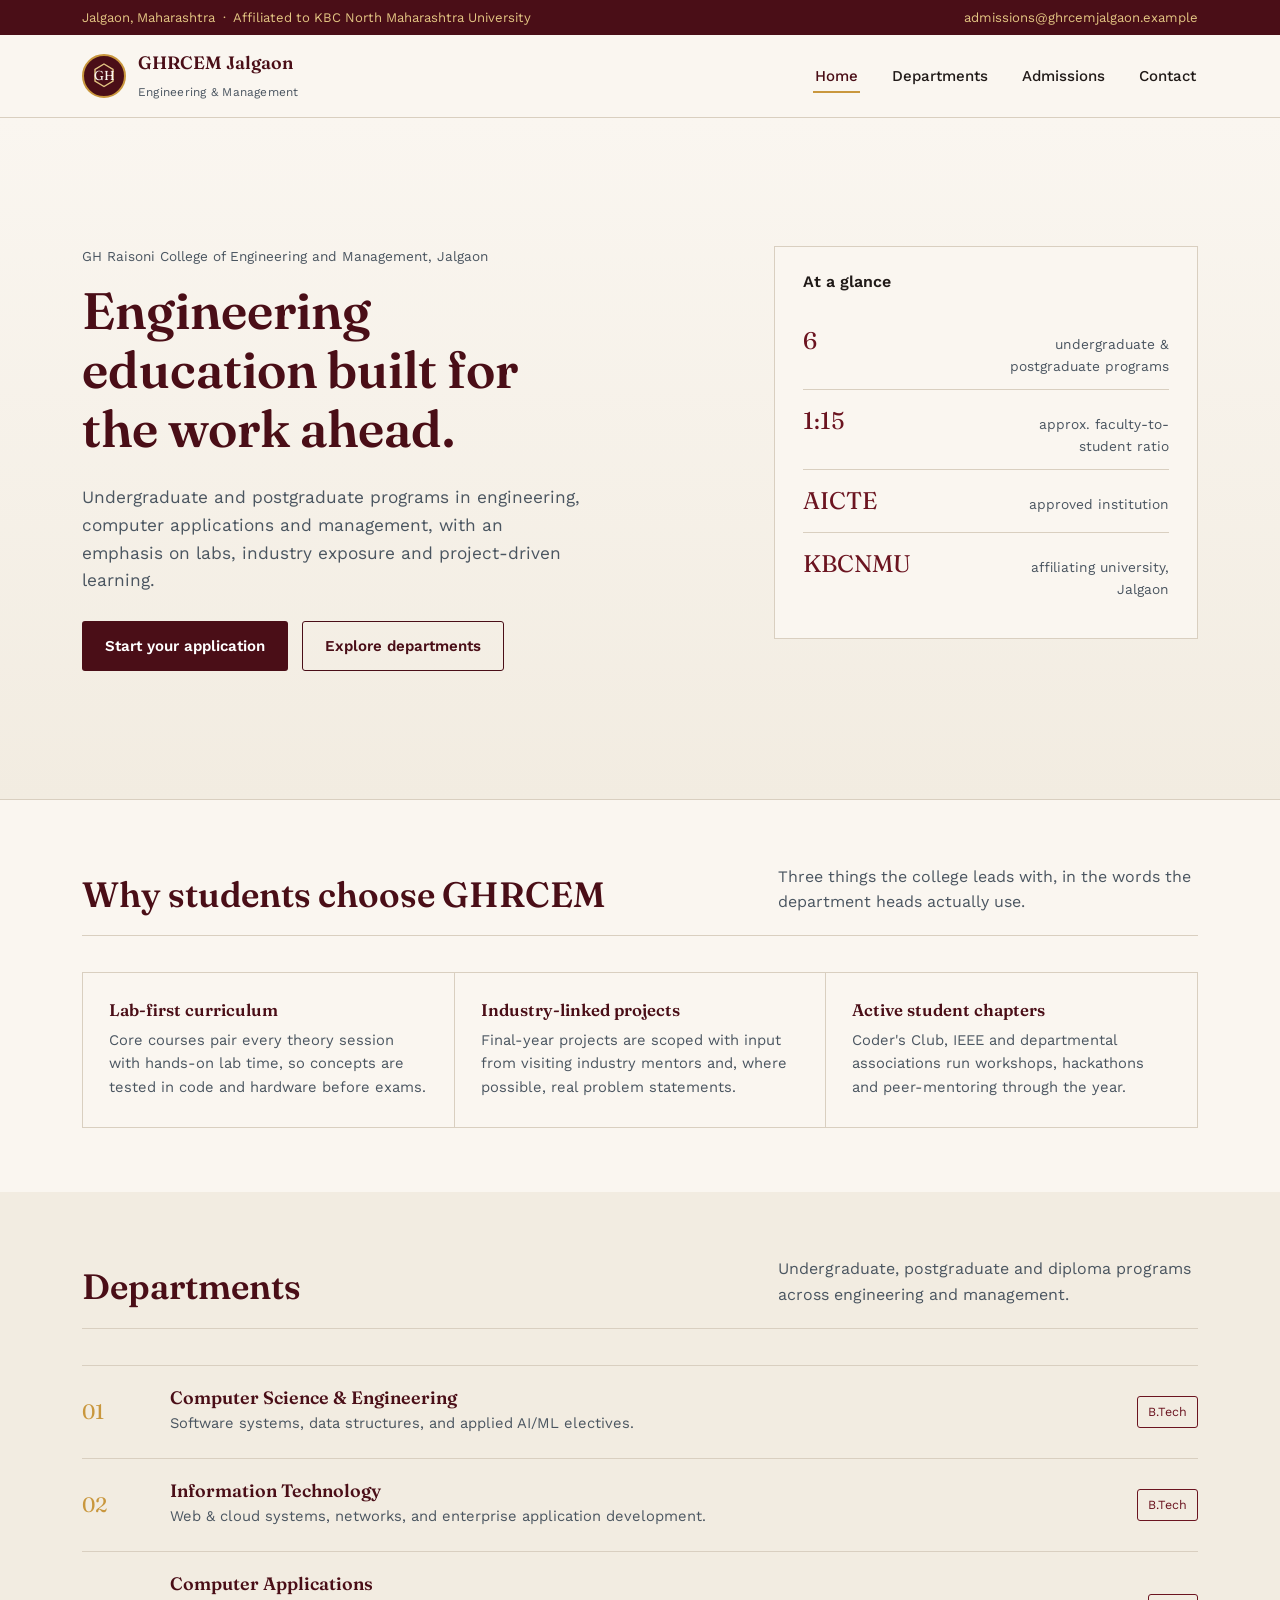
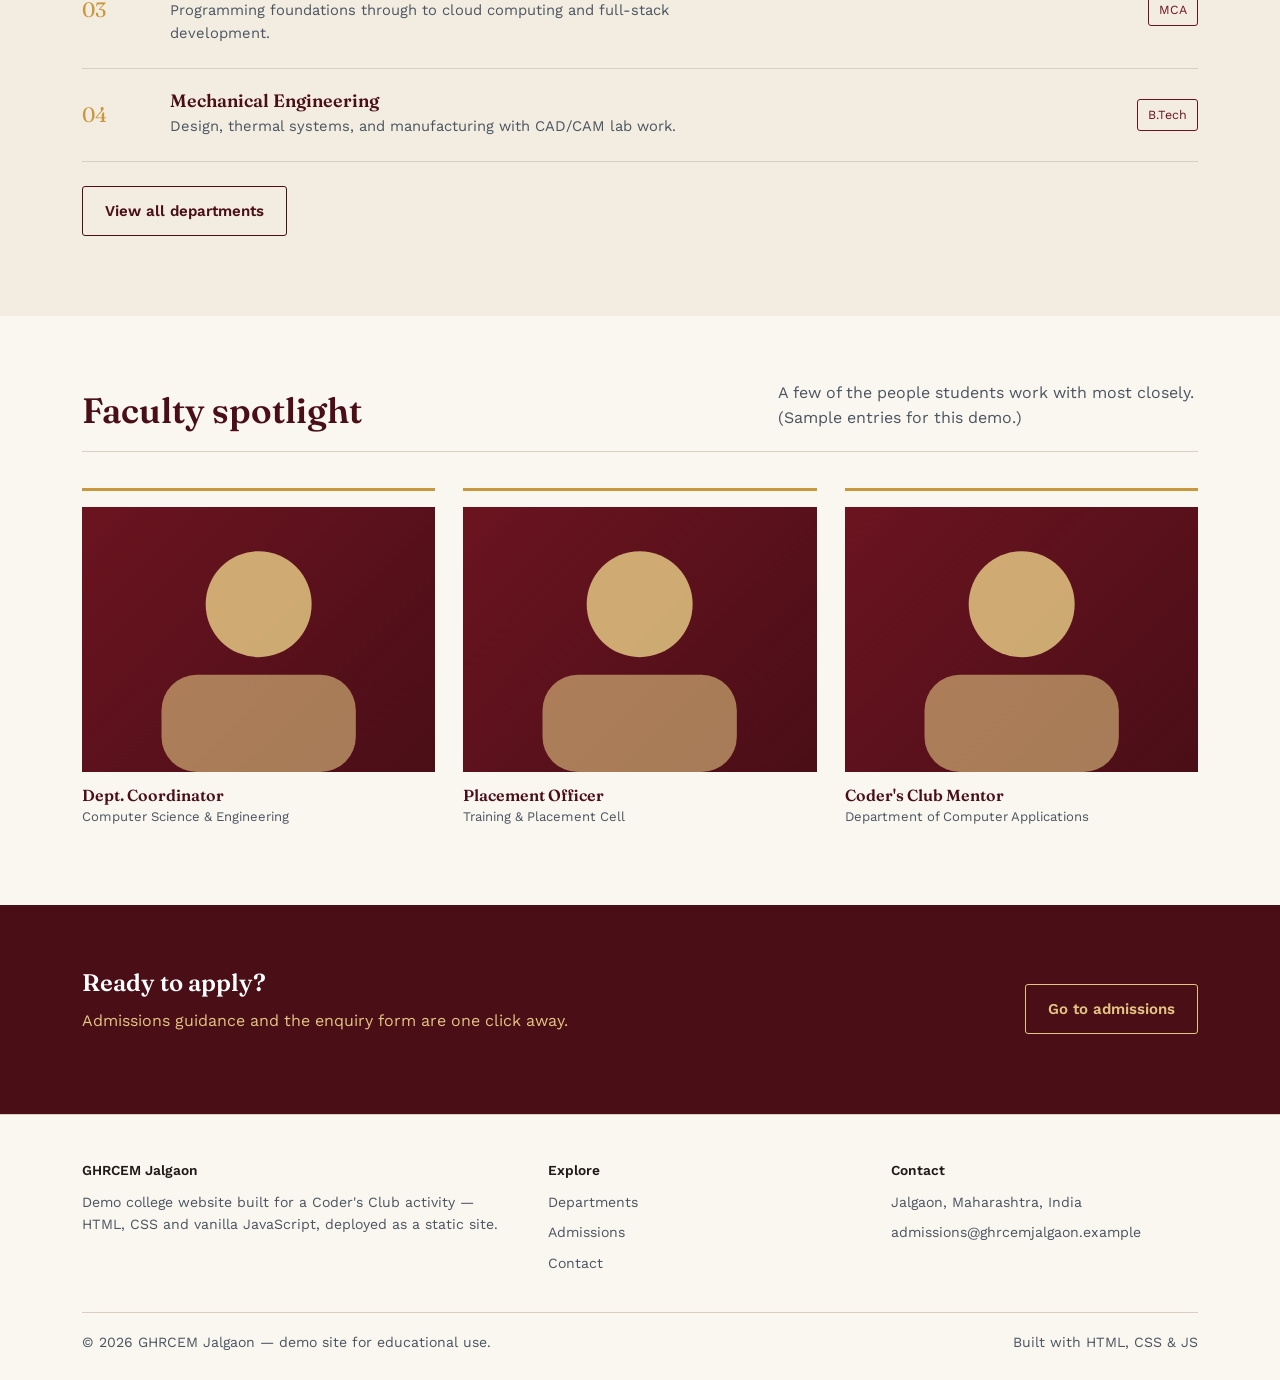
==== ghrcem-jalgaon-website/index.html @ 7f7eeb51 "my-first-commit" ====
<!DOCTYPE html>
<html lang="en">
<head>
<meta charset="UTF-8" />
<meta name="viewport" content="width=device-width, initial-scale=1.0" />
<title>GH Raisoni College of Engineering &amp; Management, Jalgaon</title>
<meta name="description" content="GH Raisoni College of Engineering and Management, Jalgaon — engineering, management and MCA programs, admissions and campus information." />
<link rel="preconnect" href="https://fonts.googleapis.com" />
<link rel="preconnect" href="https://fonts.gstatic.com" crossorigin />
<link href="https://fonts.googleapis.com/css2?family=Fraunces:wght@500;600&family=Work+Sans:wght@400;500;600&display=swap" rel="stylesheet" />
<link rel="stylesheet" href="css/style.css" />
</head>
<body>

<!--
  DEMO CONTENT NOTICE (for Coder's Club facilitators)
  -----------------------------------------------------
  Quick facts, staff names, phone/email and timeline items on this site
  are PLACEHOLDER data built for a web-dev/Git/deploy teaching exercise.
  Before using this template for anything public, swap them for the
  college's verified, official details.
-->

<a class="skip-link" href="#main">Skip to main content</a>

<div class="topbar">
  <div class="wrap">
    <span>Jalgaon, Maharashtra &nbsp;·&nbsp; Affiliated to KBC North Maharashtra University</span>
    <span><a href="contact.html">admissions@ghrcemjalgaon.example</a></span>
  </div>
</div>

<header class="site-header">
  <div class="wrap">
    <a class="brand" href="index.html">
      <svg class="brand-mark" viewBox="0 0 44 44" xmlns="http://www.w3.org/2000/svg" role="img" aria-label="GHRCEM Jalgaon emblem">
        <circle cx="22" cy="22" r="21" fill="#4a0e17" stroke="#c9973d" stroke-width="2"/>
        <path d="M22 10 L31 15.5 V27 L22 32.5 L13 27 V15.5 Z" fill="none" stroke="#e3c583" stroke-width="1.4"/>
        <text x="22" y="26" text-anchor="middle" font-family="Fraunces, serif" font-size="13" fill="#faf6f0">GH</text>
      </svg>
      <span class="brand-text">
        <span class="name">GHRCEM Jalgaon</span>
        <span class="sub">Engineering &amp; Management</span>
      </span>
    </a>

    <button class="nav-toggle" aria-label="Toggle navigation menu" aria-expanded="false">
      <span></span>
    </button>

    <nav class="main-nav" aria-label="Primary">
      <ul>
        <li><a href="index.html" aria-current="page">Home</a></li>
        <li><a href="departments.html">Departments</a></li>
        <li><a href="admissions.html">Admissions</a></li>
        <li><a href="contact.html">Contact</a></li>
      </ul>
    </nav>
  </div>
</header>

<main id="main">

  <section class="hero">
    <div class="wrap">
      <div>
        <p class="hero-eyebrow">GH Raisoni College of Engineering and Management, Jalgaon</p>
        <h1>Engineering education built for the work ahead.</h1>
        <p class="lede">
          Undergraduate and postgraduate programs in engineering, computer
          applications and management, with an emphasis on labs, industry
          exposure and project-driven learning.
        </p>
        <div class="hero-actions">
          <a class="btn btn-primary" href="admissions.html">Start your application</a>
          <a class="btn btn-outline" href="departments.html">Explore departments</a>
        </div>
      </div>

      <div class="fact-panel" aria-label="Quick facts">
        <h2>At a glance</h2>
        <div class="fact-row">
          <span class="num">6</span>
          <span class="label">undergraduate &amp; postgraduate programs</span>
        </div>
        <div class="fact-row">
          <span class="num">1:15</span>
          <span class="label">approx. faculty-to-student ratio</span>
        </div>
        <div class="fact-row">
          <span class="num">AICTE</span>
          <span class="label">approved institution</span>
        </div>
        <div class="fact-row">
          <span class="num">KBCNMU</span>
          <span class="label">affiliating university, Jalgaon</span>
        </div>
      </div>
    </div>
  </section>

  <section>
    <div class="wrap">
      <div class="section-head">
        <h2>Why students choose GHRCEM</h2>
        <p class="note">Three things the college leads with, in the words the department heads actually use.</p>
      </div>
      <div class="value-grid">
        <div>
          <h3>Lab-first curriculum</h3>
          <p>Core courses pair every theory session with hands-on lab time, so concepts are tested in code and hardware before exams.</p>
        </div>
        <div>
          <h3>Industry-linked projects</h3>
          <p>Final-year projects are scoped with input from visiting industry mentors and, where possible, real problem statements.</p>
        </div>
        <div>
          <h3>Active student chapters</h3>
          <p>Coder's Club, IEEE and departmental associations run workshops, hackathons and peer-mentoring through the year.</p>
        </div>
      </div>
    </div>
  </section>

  <section class="alt">
    <div class="wrap">
      <div class="section-head">
        <h2>Departments</h2>
        <p class="note">Undergraduate, postgraduate and diploma programs across engineering and management.</p>
      </div>
      <ul class="dept-list">
        <li>
          <span class="idx">01</span>
          <div>
            <h3>Computer Science &amp; Engineering</h3>
            <p>Software systems, data structures, and applied AI/ML electives.</p>
          </div>
          <span class="tag">B.Tech</span>
        </li>
        <li>
          <span class="idx">02</span>
          <div>
            <h3>Information Technology</h3>
            <p>Web &amp; cloud systems, networks, and enterprise application development.</p>
          </div>
          <span class="tag">B.Tech</span>
        </li>
        <li>
          <span class="idx">03</span>
          <div>
            <h3>Computer Applications</h3>
            <p>Programming foundations through to cloud computing and full-stack development.</p>
          </div>
          <span class="tag">MCA</span>
        </li>
        <li>
          <span class="idx">04</span>
          <div>
            <h3>Mechanical Engineering</h3>
            <p>Design, thermal systems, and manufacturing with CAD/CAM lab work.</p>
          </div>
          <span class="tag">B.Tech</span>
        </li>
      </ul>
      <p style="margin-top: 24px;"><a class="btn btn-outline" href="departments.html">View all departments</a></p>
    </div>
  </section>

  <section>
    <div class="wrap">
      <div class="section-head">
        <h2>Faculty spotlight</h2>
        <p class="note">A few of the people students work with most closely. (Sample entries for this demo.)</p>
      </div>
      <div class="people-grid">
        <div class="person">
          <div class="avatar">
            <svg viewBox="0 0 200 150" xmlns="http://www.w3.org/2000/svg" aria-hidden="true">
              <circle cx="100" cy="55" r="30" fill="#e3c583" opacity="0.85"/>
              <rect x="45" y="95" width="110" height="55" rx="20" fill="#e3c583" opacity="0.6"/>
            </svg>
          </div>
          <h3>Dept. Coordinator</h3>
          <p class="role">Computer Science &amp; Engineering</p>
        </div>
        <div class="person">
          <div class="avatar">
            <svg viewBox="0 0 200 150" xmlns="http://www.w3.org/2000/svg" aria-hidden="true">
              <circle cx="100" cy="55" r="30" fill="#e3c583" opacity="0.85"/>
              <rect x="45" y="95" width="110" height="55" rx="20" fill="#e3c583" opacity="0.6"/>
            </svg>
          </div>
          <h3>Placement Officer</h3>
          <p class="role">Training &amp; Placement Cell</p>
        </div>
        <div class="person">
          <div class="avatar">
            <svg viewBox="0 0 200 150" xmlns="http://www.w3.org/2000/svg" aria-hidden="true">
              <circle cx="100" cy="55" r="30" fill="#e3c583" opacity="0.85"/>
              <rect x="45" y="95" width="110" height="55" rx="20" fill="#e3c583" opacity="0.6"/>
            </svg>
          </div>
          <h3>Coder's Club Mentor</h3>
          <p class="role">Department of Computer Applications</p>
        </div>
      </div>
    </div>
  </section>

  <section class="cta-band">
    <div class="wrap">
      <div>
        <h2>Ready to apply?</h2>
        <p>Admissions guidance and the enquiry form are one click away.</p>
      </div>
      <a class="btn btn-outline" href="admissions.html">Go to admissions</a>
    </div>
  </section>

</main>

<footer class="site-footer">
  <div class="wrap">
    <div class="footer-grid">
      <div>
        <h4>GHRCEM Jalgaon</h4>
        <p>Demo college website built for a Coder's Club activity — HTML, CSS and vanilla JavaScript, deployed as a static site.</p>
      </div>
      <div>
        <h4>Explore</h4>
        <ul>
          <li><a href="departments.html">Departments</a></li>
          <li><a href="admissions.html">Admissions</a></li>
          <li><a href="contact.html">Contact</a></li>
        </ul>
      </div>
      <div>
        <h4>Contact</h4>
        <ul>
          <li>Jalgaon, Maharashtra, India</li>
          <li><a href="mailto:admissions@ghrcemjalgaon.example">admissions@ghrcemjalgaon.example</a></li>
        </ul>
      </div>
    </div>
    <div class="footer-bottom">
      <span>&copy; <span data-year></span> GHRCEM Jalgaon — demo site for educational use.</span>
      <span>Built with HTML, CSS &amp; JS</span>
    </div>
  </div>
</footer>

<script src="js/script.js"></script>
</body>
</html>
---- ghrcem-jalgaon-website/css/style.css ----
/* ==========================================================================
   GHRCEM Jalgaon — Shared Stylesheet
   Design tokens: maroon + gold academic palette, Fraunces + Work Sans type
   ========================================================================== */

:root {
  /* Color tokens */
  --maroon-900: #4a0e17;
  --maroon-700: #6b1420;
  --maroon-500: #8a1d2c;
  --gold-500: #c9973d;
  --gold-300: #e3c583;
  --cream-100: #faf6f0;
  --cream-200: #f2ece1;
  --ink-900: #201a18;
  --slate-600: #4a5560;
  --slate-300: #cfd3d6;
  --line: #d9cfc0;

  /* Type */
  --font-display: "Fraunces", Georgia, "Times New Roman", serif;
  --font-body: "Work Sans", -apple-system, Segoe UI, Roboto, sans-serif;

  /* Layout */
  --content-width: 1180px;
  --radius-sm: 3px;
}

* { box-sizing: border-box; }

html {
  scroll-behavior: smooth;
}

body {
  margin: 0;
  font-family: var(--font-body);
  background: var(--cream-100);
  color: var(--ink-900);
  line-height: 1.6;
  -webkit-font-smoothing: antialiased;
}

img { max-width: 100%; display: block; }

a { color: inherit; text-decoration: none; }

h1, h2, h3, h4 {
  font-family: var(--font-display);
  font-weight: 600;
  line-height: 1.15;
  margin: 0 0 0.5em;
  color: var(--maroon-900);
}

p { margin: 0 0 1em; max-width: 62ch; }

.wrap {
  max-width: var(--content-width);
  margin: 0 auto;
  padding: 0 32px;
}

/* Skip link for keyboard users */
.skip-link {
  position: absolute;
  left: -999px;
  top: 0;
  background: var(--maroon-900);
  color: #fff;
  padding: 10px 18px;
  z-index: 200;
}
.skip-link:focus {
  left: 12px;
  top: 12px;
}

:focus-visible {
  outline: 3px solid var(--gold-500);
  outline-offset: 2px;
}

@media (prefers-reduced-motion: reduce) {
  * { animation-duration: 0.001ms !important; transition-duration: 0.001ms !important; }
  html { scroll-behavior: auto; }
}

/* --------------------------------------------------------------------
   Top bar (contact strip)
   -------------------------------------------------------------------- */
.topbar {
  background: var(--maroon-900);
  color: var(--gold-300);
  font-size: 0.82rem;
}
.topbar .wrap {
  display: flex;
  justify-content: space-between;
  align-items: center;
  padding-top: 7px;
  padding-bottom: 7px;
  flex-wrap: wrap;
  gap: 6px;
}
.topbar a:hover { color: #fff; }

/* --------------------------------------------------------------------
   Header / Nav
   -------------------------------------------------------------------- */
.site-header {
  background: var(--cream-100);
  border-bottom: 1px solid var(--line);
  position: sticky;
  top: 0;
  z-index: 100;
}
.site-header .wrap {
  display: flex;
  align-items: center;
  justify-content: space-between;
  padding-top: 14px;
  padding-bottom: 14px;
}

.brand {
  display: flex;
  align-items: center;
  gap: 12px;
}
.brand-mark {
  width: 44px;
  height: 44px;
  flex-shrink: 0;
}
.brand-text .name {
  font-family: var(--font-display);
  font-weight: 600;
  font-size: 1.12rem;
  color: var(--maroon-900);
  display: block;
}
.brand-text .sub {
  font-size: 0.74rem;
  color: var(--slate-600);
  letter-spacing: 0.02em;
}

.nav-toggle {
  display: none;
  background: none;
  border: 1px solid var(--maroon-900);
  border-radius: var(--radius-sm);
  padding: 8px 10px;
  cursor: pointer;
}
.nav-toggle span,
.nav-toggle span::before,
.nav-toggle span::after {
  display: block;
  width: 20px;
  height: 2px;
  background: var(--maroon-900);
  position: relative;
  transition: transform 0.2s ease;
}
.nav-toggle span::before,
.nav-toggle span::after {
  content: "";
  position: absolute;
}
.nav-toggle span::before { top: -6px; }
.nav-toggle span::after { top: 6px; }

.main-nav ul {
  list-style: none;
  display: flex;
  gap: 30px;
  margin: 0;
  padding: 0;
}
.main-nav a {
  font-size: 0.94rem;
  font-weight: 500;
  color: var(--ink-900);
  padding: 6px 2px;
  border-bottom: 2px solid transparent;
}
.main-nav a:hover,
.main-nav a[aria-current="page"] {
  border-bottom-color: var(--gold-500);
  color: var(--maroon-900);
}

@media (max-width: 860px) {
  .nav-toggle { display: inline-flex; align-items: center; justify-content: center; }
  .main-nav {
    position: absolute;
    top: 100%;
    left: 0;
    right: 0;
    background: var(--cream-100);
    border-bottom: 1px solid var(--line);
    max-height: 0;
    overflow: hidden;
    transition: max-height 0.25s ease;
  }
  .main-nav.open { max-height: 360px; }
  .main-nav ul {
    flex-direction: column;
    gap: 0;
    padding: 8px 32px 20px;
  }
  .main-nav li { border-top: 1px solid var(--line); }
  .main-nav a { display: block; padding: 12px 4px; }
}

/* --------------------------------------------------------------------
   Hero
   -------------------------------------------------------------------- */
.hero {
  border-bottom: 1px solid var(--line);
  background:
    linear-gradient(180deg, var(--cream-100) 0%, var(--cream-200) 100%);
}
.hero .wrap {
  display: grid;
  grid-template-columns: 1.5fr 1fr;
  gap: 56px;
  padding-top: 64px;
  padding-bottom: 64px;
  align-items: start;
}
.hero-eyebrow {
  font-size: 0.85rem;
  color: var(--slate-600);
  margin-bottom: 14px;
}
.hero h1 {
  font-size: clamp(2.1rem, 4vw, 3.4rem);
  max-width: 15ch;
}
.hero .lede {
  font-size: 1.08rem;
  color: var(--slate-600);
  max-width: 46ch;
}
.hero-actions {
  display: flex;
  gap: 14px;
  margin-top: 26px;
  flex-wrap: wrap;
}

.btn {
  display: inline-block;
  padding: 12px 22px;
  font-family: var(--font-body);
  font-weight: 600;
  font-size: 0.94rem;
  border-radius: var(--radius-sm);
  border: 1px solid transparent;
  cursor: pointer;
}
.btn-primary {
  background: var(--maroon-900);
  color: #fff;
}
.btn-primary:hover { background: var(--maroon-700); }
.btn-outline {
  border-color: var(--maroon-900);
  color: var(--maroon-900);
  background: transparent;
}
.btn-outline:hover { background: var(--cream-200); }

.fact-panel {
  border: 1px solid var(--line);
  background: var(--cream-100);
  padding: 26px 28px;
}
.fact-panel h2 {
  font-size: 1rem;
  font-family: var(--font-body);
  font-weight: 600;
  color: var(--ink-900);
  margin-bottom: 18px;
}
.fact-row {
  display: flex;
  justify-content: space-between;
  align-items: baseline;
  padding: 12px 0;
  border-top: 1px solid var(--line);
}
.fact-row:first-of-type { border-top: none; }
.fact-row .num {
  font-family: var(--font-display);
  font-size: 1.5rem;
  color: var(--maroon-700);
}
.fact-row .label {
  font-size: 0.86rem;
  color: var(--slate-600);
  text-align: right;
  max-width: 18ch;
}

/* --------------------------------------------------------------------
   Section basics
   -------------------------------------------------------------------- */
section { padding: 64px 0; }
.section-head {
  display: flex;
  justify-content: space-between;
  align-items: flex-end;
  gap: 24px;
  margin-bottom: 36px;
  border-bottom: 1px solid var(--line);
  padding-bottom: 20px;
}
.section-head h2 { font-size: clamp(1.6rem, 3vw, 2.2rem); margin: 0; }
.section-head .note { color: var(--slate-600); max-width: 42ch; margin: 0; }

.alt { background: var(--cream-200); }

/* --------------------------------------------------------------------
   Departments (ledger-style numbered list — content IS a sequence)
   -------------------------------------------------------------------- */
.dept-list {
  list-style: none;
  margin: 0;
  padding: 0;
  border-top: 1px solid var(--line);
}
.dept-list li {
  display: grid;
  grid-template-columns: 64px 1fr auto;
  gap: 24px;
  align-items: center;
  padding: 22px 0;
  border-bottom: 1px solid var(--line);
}
.dept-list .idx {
  font-family: var(--font-display);
  font-size: 1.3rem;
  color: var(--gold-500);
}
.dept-list h3 {
  font-size: 1.12rem;
  margin: 0 0 4px;
}
.dept-list p { margin: 0; color: var(--slate-600); font-size: 0.92rem; }
.dept-list .tag {
  font-size: 0.78rem;
  color: var(--maroon-700);
  border: 1px solid var(--maroon-700);
  padding: 5px 10px;
  border-radius: var(--radius-sm);
  white-space: nowrap;
}

@media (max-width: 640px) {
  .dept-list li { grid-template-columns: 40px 1fr; }
  .dept-list .tag { grid-column: 2 / 3; justify-self: start; }
}

/* --------------------------------------------------------------------
   Why-us / values strip
   -------------------------------------------------------------------- */
.value-grid {
  display: grid;
  grid-template-columns: repeat(3, 1fr);
  gap: 0;
  border-top: 1px solid var(--line);
  border-left: 1px solid var(--line);
}
.value-grid > div {
  padding: 28px 26px;
  border-right: 1px solid var(--line);
  border-bottom: 1px solid var(--line);
}
.value-grid h3 { font-size: 1.05rem; }
.value-grid p { font-size: 0.92rem; color: var(--slate-600); margin: 0; }

@media (max-width: 760px) {
  .value-grid { grid-template-columns: 1fr; }
}

/* --------------------------------------------------------------------
   Milestones timeline
   -------------------------------------------------------------------- */
.timeline {
  border-left: 2px solid var(--maroon-700);
  margin-left: 10px;
  padding-left: 34px;
}
.timeline .stop {
  position: relative;
  padding-bottom: 34px;
}
.timeline .stop:last-child { padding-bottom: 0; }
.timeline .stop::before {
  content: "";
  position: absolute;
  left: -41px;
  top: 4px;
  width: 10px;
  height: 10px;
  border-radius: 50%;
  background: var(--gold-500);
  border: 2px solid var(--maroon-900);
}
.timeline .year {
  font-family: var(--font-display);
  color: var(--maroon-700);
  font-size: 1.05rem;
}

/* --------------------------------------------------------------------
   People / faculty
   -------------------------------------------------------------------- */
.people-grid {
  display: grid;
  grid-template-columns: repeat(auto-fit, minmax(220px, 1fr));
  gap: 28px;
}
.person {
  border-top: 3px solid var(--gold-500);
  padding-top: 16px;
}
.person .avatar {
  width: 100%;
  aspect-ratio: 4 / 3;
  background: linear-gradient(135deg, var(--maroon-700), var(--maroon-900));
  margin-bottom: 14px;
  position: relative;
  overflow: hidden;
}
.person .avatar svg { position: absolute; inset: 0; width: 100%; height: 100%; }
.person h3 { font-size: 1rem; margin-bottom: 2px; }
.person .role { font-size: 0.82rem; color: var(--slate-600); }

/* --------------------------------------------------------------------
   Forms (admissions / contact)
   -------------------------------------------------------------------- */
.form-card {
  border: 1px solid var(--line);
  padding: 32px;
  background: var(--cream-100);
}
.field { margin-bottom: 20px; }
.field label {
  display: block;
  font-size: 0.86rem;
  font-weight: 600;
  margin-bottom: 6px;
  color: var(--ink-900);
}
.field input,
.field select,
.field textarea {
  width: 100%;
  padding: 11px 12px;
  border: 1px solid var(--slate-300);
  border-radius: var(--radius-sm);
  font-family: var(--font-body);
  font-size: 0.95rem;
  background: #fff;
  color: var(--ink-900);
}
.field input:focus,
.field select:focus,
.field textarea:focus {
  border-color: var(--maroon-700);
}
.field-hint { font-size: 0.78rem; color: var(--slate-600); margin-top: 4px; }
.field-error {
  font-size: 0.8rem;
  color: #8a1d2c;
  margin-top: 4px;
  display: none;
}
.field.has-error input,
.field.has-error select,
.field.has-error textarea { border-color: #8a1d2c; }
.field.has-error .field-error { display: block; }

.form-status {
  margin-top: 18px;
  padding: 14px 16px;
  border: 1px solid var(--line);
  display: none;
  font-size: 0.92rem;
}
.form-status.show { display: block; }
.form-status.success { border-color: var(--maroon-700); background: var(--cream-200); }

/* --------------------------------------------------------------------
   Steps (admissions process)
   -------------------------------------------------------------------- */
.steps {
  counter-reset: step;
  list-style: none;
  margin: 0;
  padding: 0;
  display: grid;
  gap: 18px;
}
.steps li {
  counter-increment: step;
  display: grid;
  grid-template-columns: 40px 1fr;
  gap: 16px;
  padding-bottom: 18px;
  border-bottom: 1px solid var(--line);
}
.steps li::before {
  content: counter(step);
  font-family: var(--font-display);
  color: var(--gold-500);
  font-size: 1.2rem;
  border: 1px solid var(--gold-500);
  width: 36px;
  height: 36px;
  border-radius: 50%;
  display: flex;
  align-items: center;
  justify-content: center;
}
.steps h3 { margin-bottom: 4px; font-size: 1rem; }
.steps p { margin: 0; color: var(--slate-600); font-size: 0.9rem; }

/* --------------------------------------------------------------------
   CTA band
   -------------------------------------------------------------------- */
.cta-band {
  background: var(--maroon-900);
  color: var(--cream-100);
}
.cta-band h2 { color: #fff; }
.cta-band p { color: var(--gold-300); }
.cta-band .wrap {
  display: flex;
  justify-content: space-between;
  align-items: center;
  gap: 24px;
  flex-wrap: wrap;
}
.cta-band .btn-outline { border-color: var(--gold-300); color: var(--gold-300); }
.cta-band .btn-outline:hover { background: rgba(255,255,255,0.08); }

/* --------------------------------------------------------------------
   Footer
   -------------------------------------------------------------------- */
.site-footer {
  border-top: 1px solid var(--line);
  padding: 48px 0 26px;
  font-size: 0.88rem;
  color: var(--slate-600);
}
.footer-grid {
  display: grid;
  grid-template-columns: 1.4fr 1fr 1fr;
  gap: 36px;
  margin-bottom: 30px;
}
.footer-grid h4 {
  font-family: var(--font-body);
  font-size: 0.86rem;
  color: var(--ink-900);
  margin-bottom: 12px;
}
.footer-grid ul { list-style: none; margin: 0; padding: 0; }
.footer-grid li { margin-bottom: 8px; }
.footer-grid a:hover { color: var(--maroon-700); }
.footer-bottom {
  border-top: 1px solid var(--line);
  padding-top: 18px;
  display: flex;
  justify-content: space-between;
  flex-wrap: wrap;
  gap: 8px;
}

@media (max-width: 760px) {
  .footer-grid { grid-template-columns: 1fr; }
}

/* --------------------------------------------------------------------
   Page header (interior pages)
   -------------------------------------------------------------------- */
.page-header {
  background: var(--cream-200);
  border-bottom: 1px solid var(--line);
  padding: 48px 0;
}
.page-header h1 { font-size: clamp(1.8rem, 3.5vw, 2.6rem); }
.breadcrumb { font-size: 0.82rem; color: var(--slate-600); margin-bottom: 10px; }
.breadcrumb a:hover { color: var(--maroon-700); }

@media (max-width: 860px) {
  .hero .wrap { grid-template-columns: 1fr; }
}
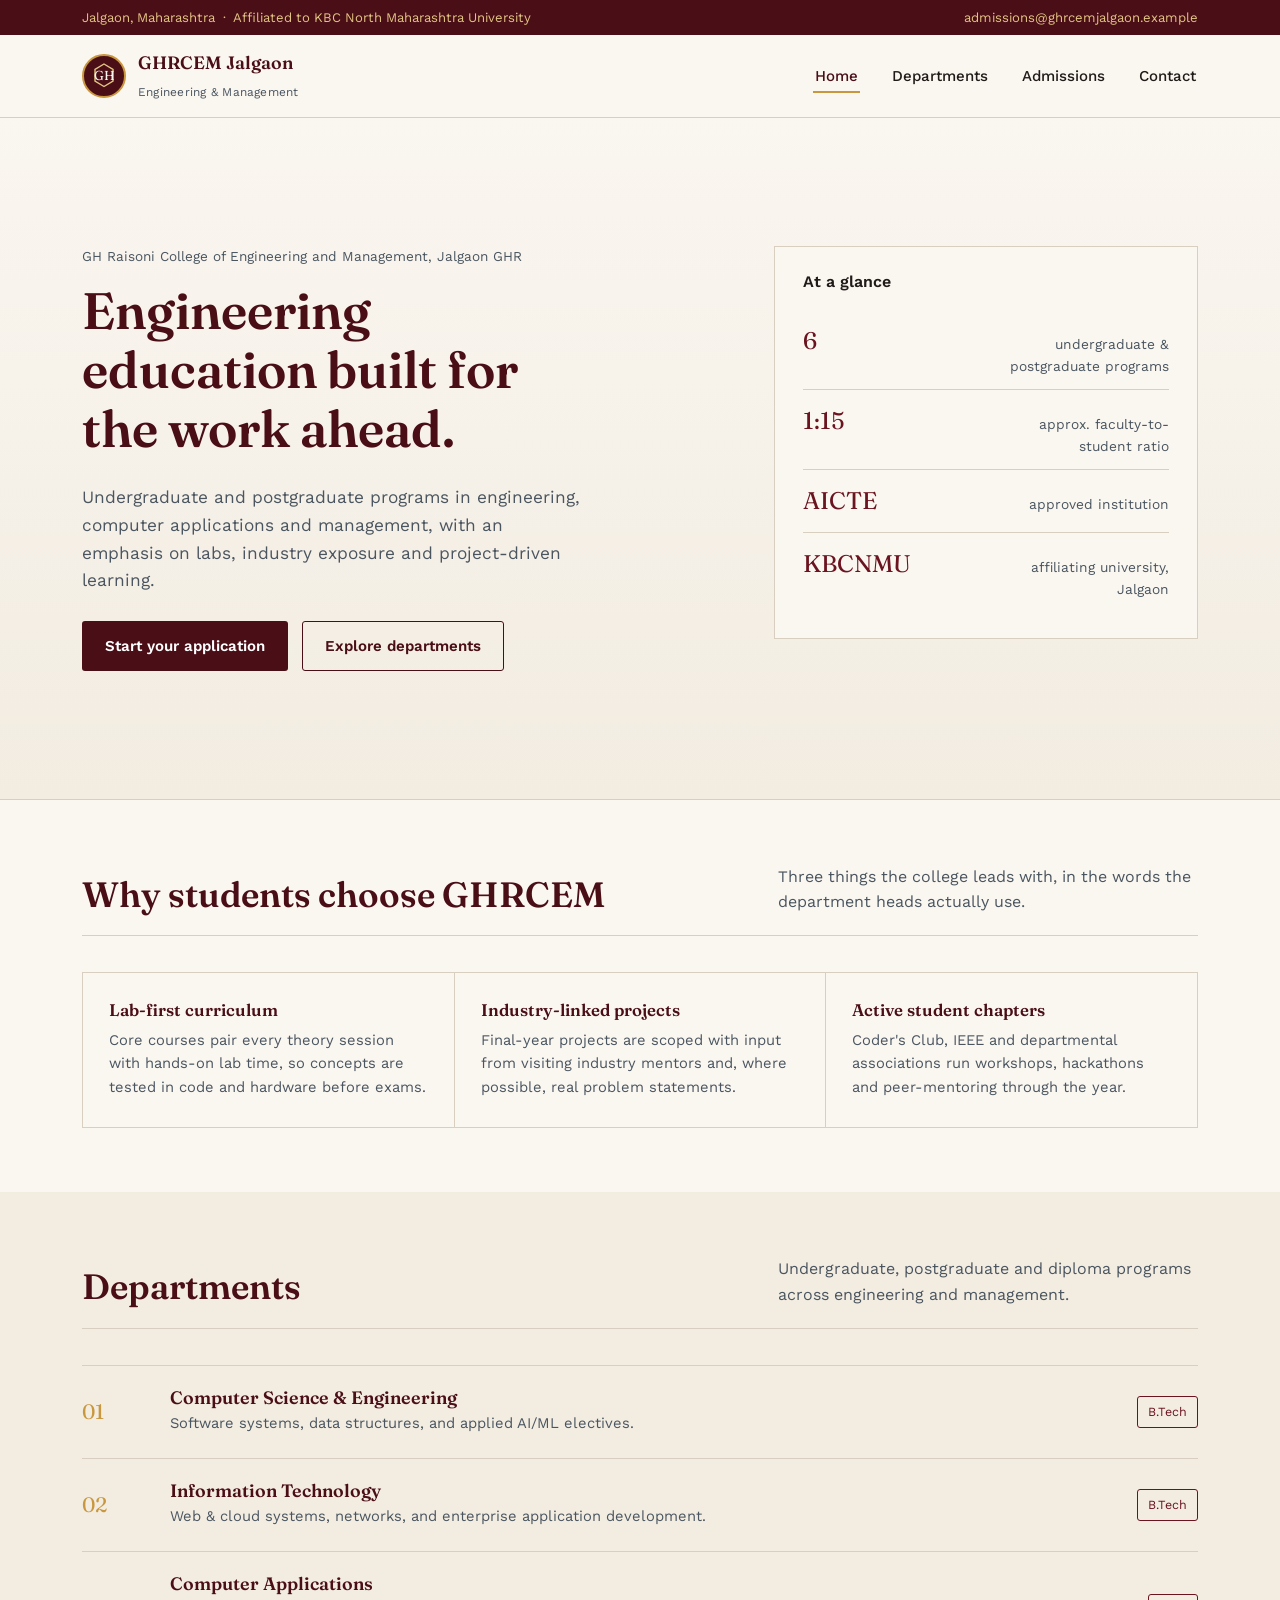
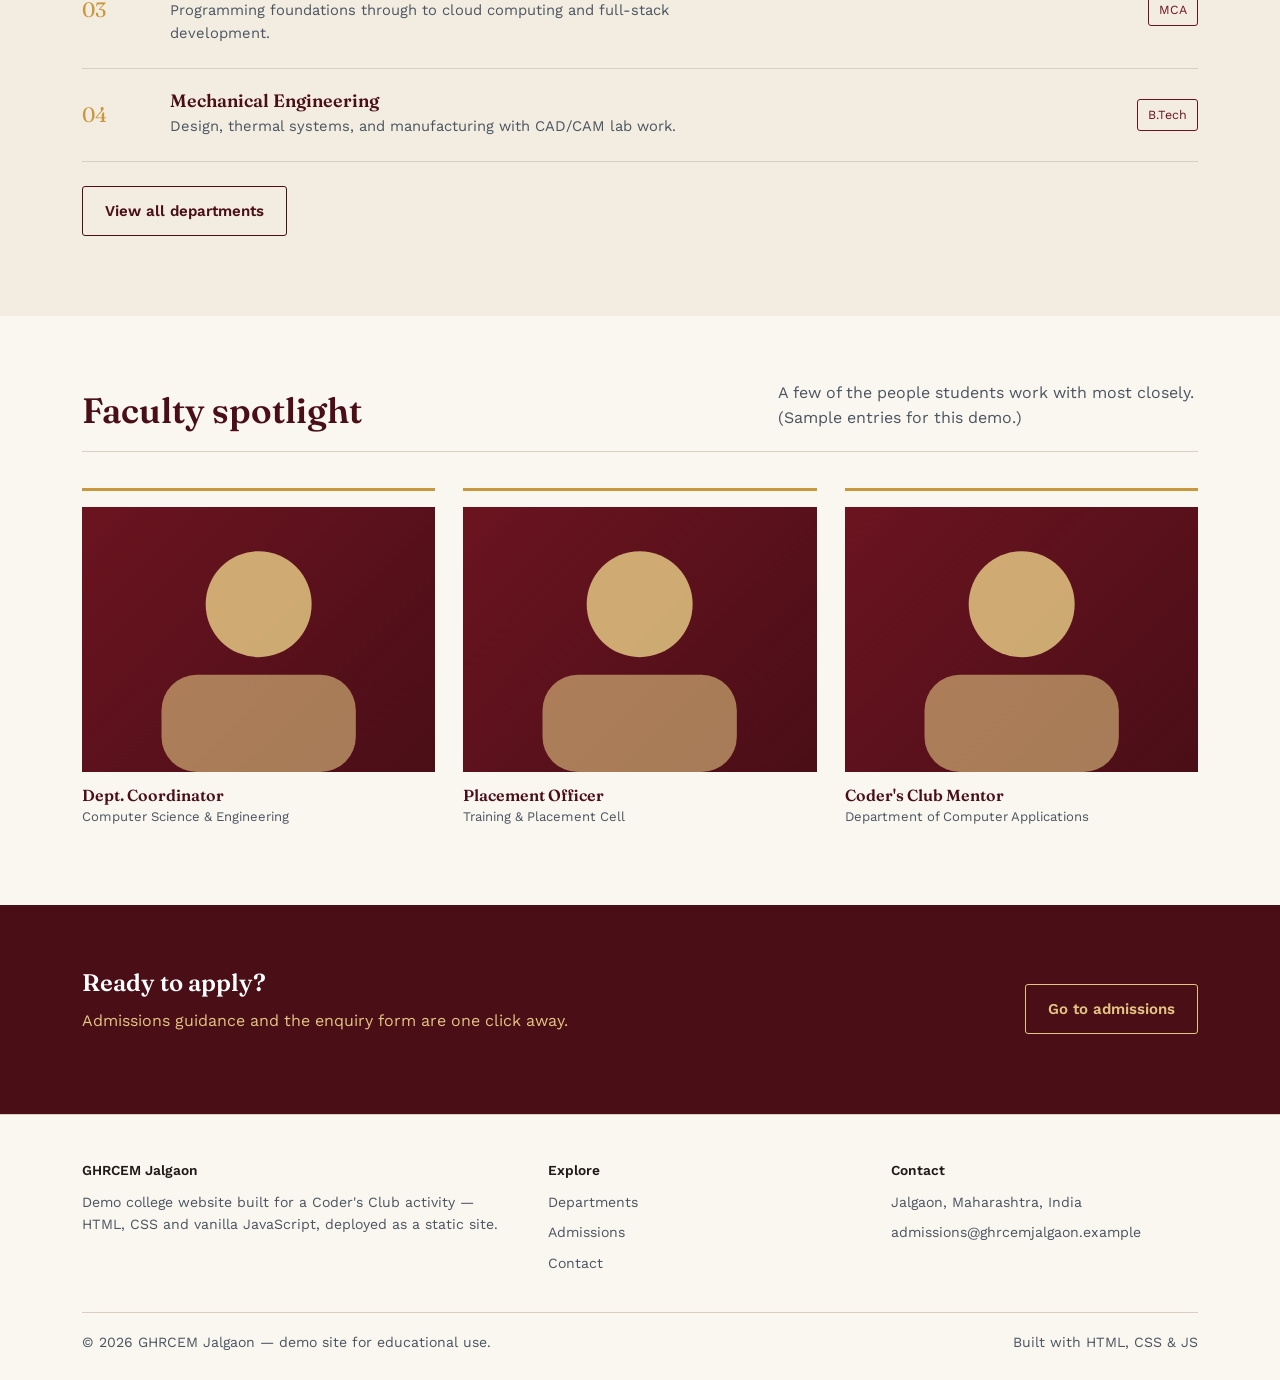
==== commit 453403c1: "updated" ====
--- a/ghrcem-jalgaon-website/index.html
+++ b/ghrcem-jalgaon-website/index.html
@@ -3,7 +3,7 @@
 <head>
 <meta charset="UTF-8" />
 <meta name="viewport" content="width=device-width, initial-scale=1.0" />
-<title>GH Raisoni College of Engineering &amp; Management, Jalgaon</title>
+<title>GH Raisoni College of Engineering &amp; Management, Jalgaon GHR</title>
 <meta name="description" content="GH Raisoni College of Engineering and Management, Jalgaon — engineering, management and MCA programs, admissions and campus information." />
 <link rel="preconnect" href="https://fonts.googleapis.com" />
 <link rel="preconnect" href="https://fonts.gstatic.com" crossorigin />
@@ -64,7 +64,7 @@
   <section class="hero">
     <div class="wrap">
       <div>
-        <p class="hero-eyebrow">GH Raisoni College of Engineering and Management, Jalgaon</p>
+        <p class="hero-eyebrow">GH Raisoni College of Engineering and Management, Jalgaon GHR</p>
         <h1>Engineering education built for the work ahead.</h1>
         <p class="lede">
           Undergraduate and postgraduate programs in engineering, computer
